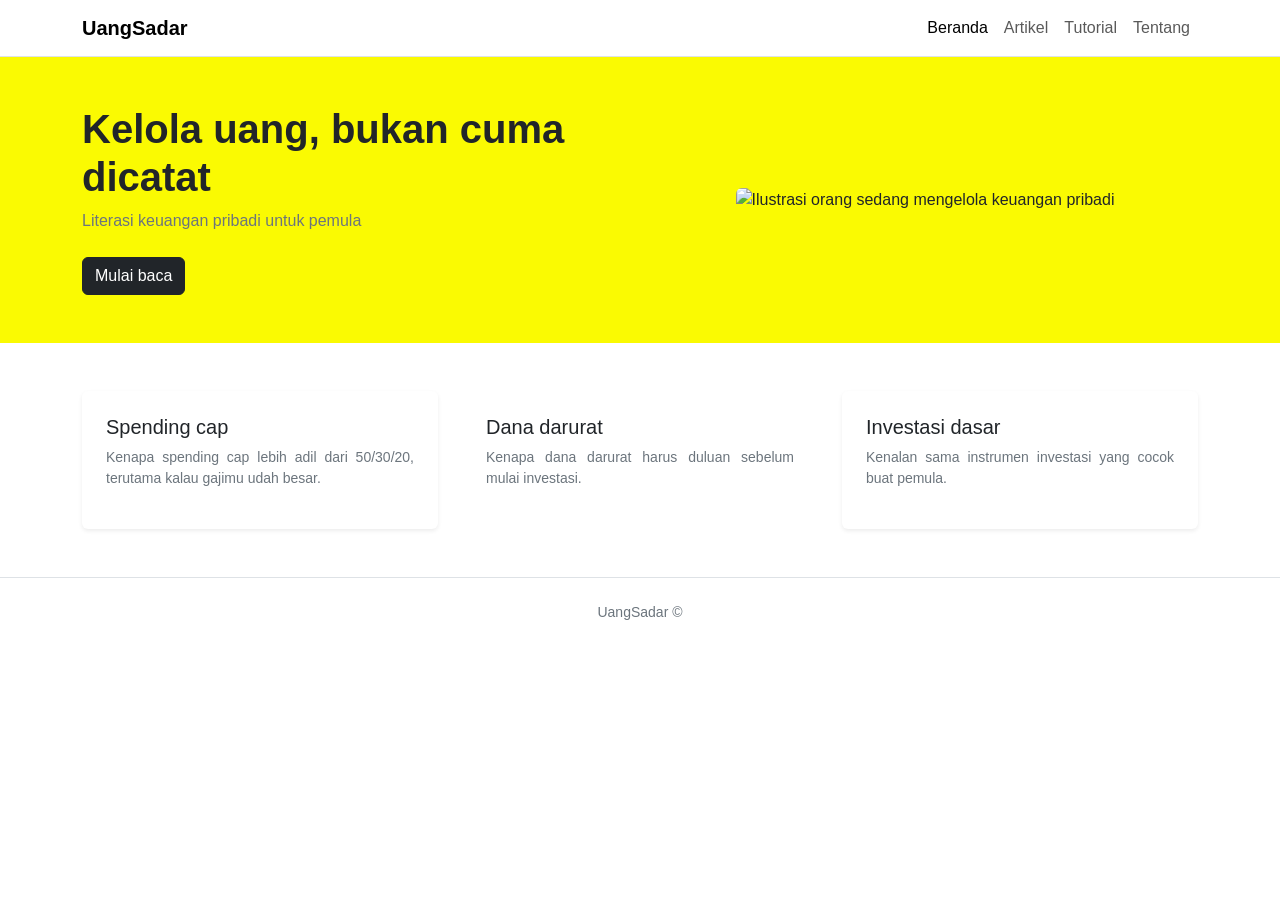
==== index.html @ 37ca0659 "shadow" ====
<!-- Nama Kelompok:
 1. Hamjah
 2. Arif Surya
 3. Revina
 4. Ammar
 5. Aristo-->

<!DOCTYPE html>
<html lang="id">
<head>
  <meta charset="UTF-8">
  <meta name="viewport" content="width=device-width, initial-scale=1.0">
  <title>UangSadar - Literasi Keuangan Pribadi</title>

  <!-- Bootstrap CSS diambil dari CDN.  -->
  <link href="https://cdn.jsdelivr.net/npm/bootstrap@5.3.3/dist/css/bootstrap.min.css" rel="stylesheet">

  <!-- CSS. -->
  <link href="css/style.css" rel="stylesheet">
</head>
<body>

  <!-- ============ NAVBAR ============ -->
  <nav class="navbar navbar-expand-lg navbar-light bg-white border-bottom">
    <div class="container">
      <a class="navbar-brand fw-semibold" href="index.html">UangSadar</a>

      <!-- tombol "hamburger" ini yang muncul kalau dibuka di HP layar kecil -->
      <button class="navbar-toggler" type="button" data-bs-toggle="collapse" data-bs-target="#menuUtama">
        <span class="navbar-toggler-icon"></span>
      </button>

      <div class="collapse navbar-collapse" id="menuUtama">
        <ul class="navbar-nav ms-auto">
          <li class="nav-item"><a class="nav-link active" href="index.html">Beranda</a></li>
          <li class="nav-item"><a class="nav-link" href="artikel/spending-cap.html">Artikel</a></li>
          <li class="nav-item"><a class="nav-link" href="tutorial.html">Tutorial</a></li>
          <li class="nav-item"><a class="nav-link" href="tentang.html">Tentang</a></li>
        </ul>
      </div>
    </div>
  </nav>

  <!-- ============ sambutan ============ -->
  <header class="hero py-5">
    <div class="container">
      <div class="row align-items-center g-4">
        <div class="col-md-6 text-center text-md-start">
          <h1 class="fw-semibold">Kelola uang, bukan cuma dicatat</h1>
          <p class="text-secondary" style="max-width:420px;">
            Literasi keuangan pribadi untuk pemula
          </p>
          <a href="artikel/spending-cap.html" class="btn btn-dark mt-2">Mulai baca</a>
        </div>
        <div class="col-md-6 text-center">
          <img src="img/G2.jpg" alt="Ilustrasi orang sedang mengelola keuangan pribadi" class="img-fluid rounded">
        </div>
      </div>
    </div>
  </header>

  <!-- ============ PREVIEW ARTIKEL ============ -->
  <main class="container py-5">
    <div class="row g-4">

      <div class="col-md-4">
        <div class="card h-100 border-0 shadow-sm">
          <div class="card-body">
            <h2 class="h5">Spending cap</h2>
            <p class="text-secondary small">Kenapa spending cap lebih adil dari 50/30/20, terutama kalau gajimu udah besar.</p>
            <a href="artikel/spending-cap.html" class="stretched-link"></a>
          </div>
        </div>
      </div>

      <div class="col-md-4">
        <div class="card h-100 border-0 shadow-xl">
          <div class="card-body">
            <h2 class="h5">Dana darurat</h2>
            <p class="text-secondary small">Kenapa dana darurat harus duluan sebelum mulai investasi.</p>
            <a href="artikel/dana-darurat.html" class="stretched-link"></a>
          </div>
        </div>
      </div>

      <div class="col-md-4">
        <div class="card h-100 border-0 shadow-sm">
          <div class="card-body">
            <h2 class="h5">Investasi dasar</h2>
            <p class="text-secondary small">Kenalan sama instrumen investasi yang cocok buat pemula.</p>
            <a href="artikel/investasi-dasar.html" class="stretched-link"></a>
          </div>
        </div>
      </div>

    </div>
  </main>

  <!-- ============ FOOTER ============ -->
  <footer class="border-top py-4 text-center">
    <p class="text-secondary small mb-0">
      UangSadar &copy; <span id="tahun"></span> 
    </p>
  </footer>

  <!-- Bootstrap JS bundle -->
  <script src="https://cdn.jsdelivr.net/npm/bootstrap@5.3.3/dist/js/bootstrap.bundle.min.js"></script>

  <!-- JS  -->
  <script src="js/script.js"></script>
</body>
</html>
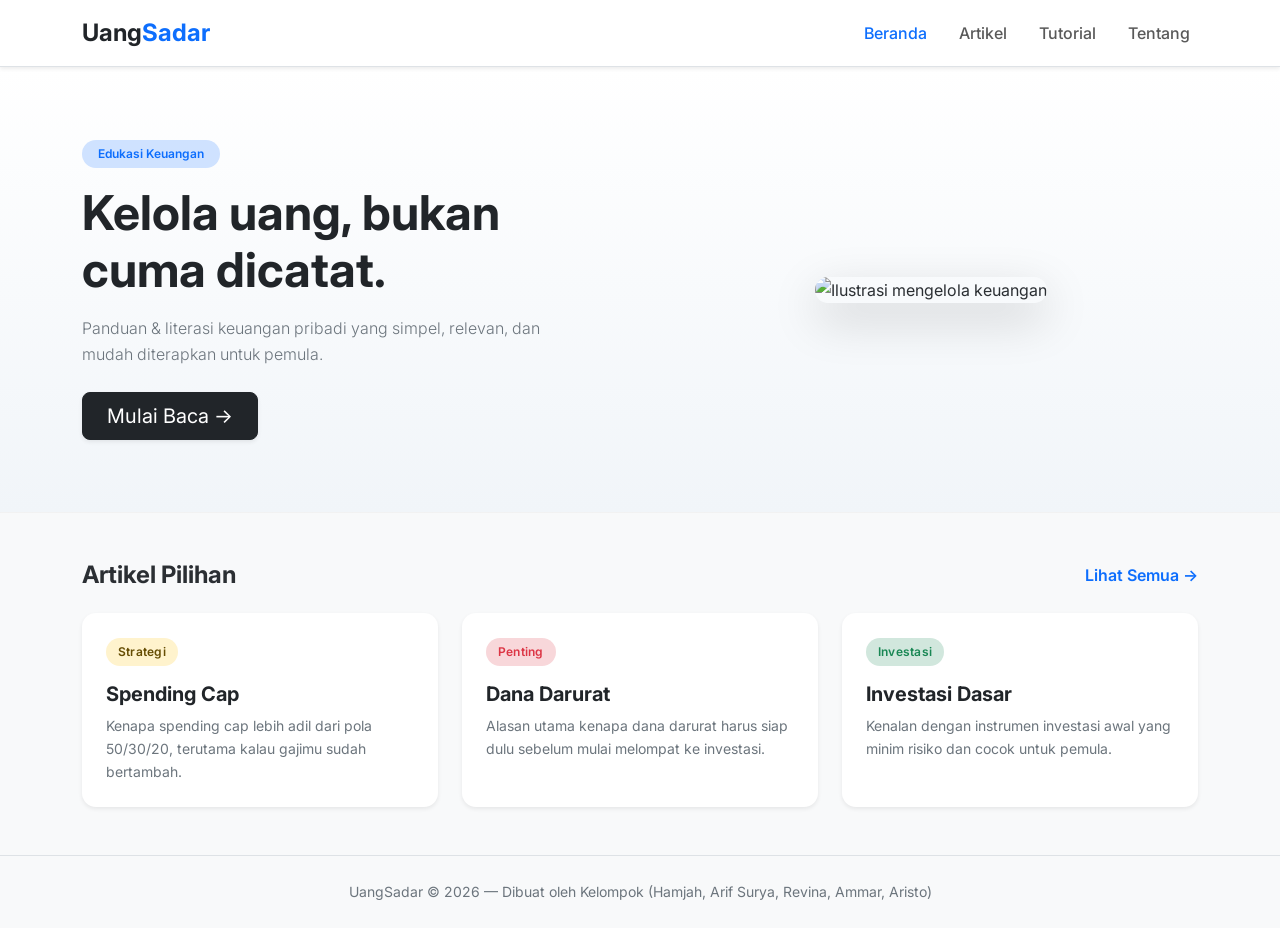
==== commit 8159cfc1: "Direview bang" ====
--- a/index.html
+++ b/index.html
@@ -3,7 +3,7 @@
  2. Arif Surya
  3. Revina
  4. Ammar
- 5. Aristo-->
+ 5. Aristo -->
 
 <!DOCTYPE html>
 <html lang="id">
@@ -12,27 +12,33 @@
   <meta name="viewport" content="width=device-width, initial-scale=1.0">
   <title>UangSadar - Literasi Keuangan Pribadi</title>
 
-  <!-- Bootstrap CSS diambil dari CDN.  -->
+  <!-- Google Fonts: Inter -->
+  <link rel="preconnect" href="https://fonts.googleapis.com">
+  <link rel="preconnect" href="https://fonts.gstatic.com" crossorigin>
+  <link href="https://fonts.googleapis.com/css2?family=Inter:wght@400;500;600;700&display=swap" rel="stylesheet">
+
+  <!-- Bootstrap CSS -->
   <link href="https://cdn.jsdelivr.net/npm/bootstrap@5.3.3/dist/css/bootstrap.min.css" rel="stylesheet">
 
-  <!-- CSS. -->
+  <!-- Custom CSS -->
   <link href="css/style.css" rel="stylesheet">
 </head>
 <body>
 
   <!-- ============ NAVBAR ============ -->
-  <nav class="navbar navbar-expand-lg navbar-light bg-white border-bottom">
+  <nav class="navbar navbar-expand-lg sticky-top bg-white border-bottom shadow-sm">
     <div class="container">
-      <a class="navbar-brand fw-semibold" href="index.html">UangSadar</a>
+      <a class="navbar-brand fw-bold text-dark fs-4" href="index.html">
+        Uang<span class="text-primary">Sadar</span>
+      </a>
 
-      <!-- tombol "hamburger" ini yang muncul kalau dibuka di HP layar kecil -->
-      <button class="navbar-toggler" type="button" data-bs-toggle="collapse" data-bs-target="#menuUtama">
+      <button class="navbar-toggler border-0" type="button" data-bs-toggle="collapse" data-bs-target="#menuUtama">
         <span class="navbar-toggler-icon"></span>
       </button>
 
       <div class="collapse navbar-collapse" id="menuUtama">
-        <ul class="navbar-nav ms-auto">
-          <li class="nav-item"><a class="nav-link active" href="index.html">Beranda</a></li>
+        <ul class="navbar-nav ms-auto gap-lg-3 fw-medium">
+          <li class="nav-item"><a class="nav-link active text-primary" href="index.html">Beranda</a></li>
           <li class="nav-item"><a class="nav-link" href="artikel/spending-cap.html">Artikel</a></li>
           <li class="nav-item"><a class="nav-link" href="tutorial.html">Tutorial</a></li>
           <li class="nav-item"><a class="nav-link" href="tentang.html">Tentang</a></li>
@@ -41,72 +47,88 @@
     </div>
   </nav>
 
-  <!-- ============ sambutan ============ -->
+  <!-- ============ HERO SECTION ============ -->
   <header class="hero py-5">
-    <div class="container">
-      <div class="row align-items-center g-4">
+    <div class="container py-4">
+      <div class="row align-items-center g-5">
         <div class="col-md-6 text-center text-md-start">
-          <h1 class="fw-semibold">Kelola uang, bukan cuma dicatat</h1>
-          <p class="text-secondary" style="max-width:420px;">
-            Literasi keuangan pribadi untuk pemula
+          <span class="badge bg-primary-subtle text-primary fw-semibold px-3 py-2 rounded-pill mb-3">
+            Edukasi Keuangan
+          </span>
+          <h1 class="display-5 fw-bold mb-3 text-dark">
+            Kelola uang, bukan cuma dicatat.
+          </h1>
+          <p class="text-secondary lead fs-6 mb-4" style="max-width: 460px;">
+            Panduan & literasi keuangan pribadi yang simpel, relevan, dan mudah diterapkan untuk pemula.
           </p>
-          <a href="artikel/spending-cap.html" class="btn btn-dark mt-2">Mulai baca</a>
+          <a href="artikel/spending-cap.html" class="btn btn-dark btn-lg px-4 py-2 rounded-3 shadow-sm btn-hover-effect">
+            Mulai Baca &rarr;
+          </a>
         </div>
         <div class="col-md-6 text-center">
-          <img src="img/G2.jpg" alt="Ilustrasi orang sedang mengelola keuangan pribadi" class="img-fluid rounded">
+          <div class="hero-img-wrapper">
+            <img src="img/G2.jpg" alt="Ilustrasi mengelola keuangan" class="img-fluid rounded-4 shadow-lg">
+          </div>
         </div>
       </div>
     </div>
   </header>
 
   <!-- ============ PREVIEW ARTIKEL ============ -->
-  <main class="container py-5">
+  <main id="artikel" class="container py-5">
+    <div class="d-flex justify-content-between align-items-center mb-4">
+      <h2 class="h4 fw-bold mb-0">Artikel Pilihan</h2>
+      <a href="artikel/spending-cap.html" class="text-decoration-none fw-semibold">Lihat Semua &rarr;</a>
+    </div>
+
     <div class="row g-4">
-
       <div class="col-md-4">
-        <div class="card h-100 border-0 shadow-sm">
-          <div class="card-body">
-            <h2 class="h5">Spending cap</h2>
-            <p class="text-secondary small">Kenapa spending cap lebih adil dari 50/30/20, terutama kalau gajimu udah besar.</p>
+        <div class="card h-100 border-0 shadow-sm custom-card">
+          <div class="card-body p-4">
+            <div class="card-tag bg-warning-subtle text-warning-emphasis mb-3">Strategi</div>
+            <h3 class="h5 fw-bold text-dark">Spending Cap</h3>
+            <p class="text-secondary small mb-0">Kenapa spending cap lebih adil dari pola 50/30/20, terutama kalau gajimu sudah bertambah.</p>
             <a href="artikel/spending-cap.html" class="stretched-link"></a>
           </div>
         </div>
       </div>
 
       <div class="col-md-4">
-        <div class="card h-100 border-0 shadow-xl">
-          <div class="card-body">
-            <h2 class="h5">Dana darurat</h2>
-            <p class="text-secondary small">Kenapa dana darurat harus duluan sebelum mulai investasi.</p>
+        <div class="card h-100 border-0 shadow-sm custom-card">
+          <div class="card-body p-4">
+            <div class="card-tag bg-danger-subtle text-danger mb-3">Penting</div>
+            <h3 class="h5 fw-bold text-dark">Dana Darurat</h3>
+            <p class="text-secondary small mb-0">Alasan utama kenapa dana darurat harus siap dulu sebelum mulai melompat ke investasi.</p>
             <a href="artikel/dana-darurat.html" class="stretched-link"></a>
           </div>
         </div>
       </div>
 
       <div class="col-md-4">
-        <div class="card h-100 border-0 shadow-sm">
-          <div class="card-body">
-            <h2 class="h5">Investasi dasar</h2>
-            <p class="text-secondary small">Kenalan sama instrumen investasi yang cocok buat pemula.</p>
+        <div class="card h-100 border-0 shadow-sm custom-card">
+          <div class="card-body p-4">
+            <div class="card-tag bg-success-subtle text-success mb-3">Investasi</div>
+            <h3 class="h5 fw-bold text-dark">Investasi Dasar</h3>
+            <p class="text-secondary small mb-0">Kenalan dengan instrumen investasi awal yang minim risiko dan cocok untuk pemula.</p>
             <a href="artikel/investasi-dasar.html" class="stretched-link"></a>
           </div>
         </div>
       </div>
-
     </div>
   </main>
 
   <!-- ============ FOOTER ============ -->
-  <footer class="border-top py-4 text-center">
-    <p class="text-secondary small mb-0">
-      UangSadar &copy; <span id="tahun"></span> 
-    </p>
+  <footer class="border-top py-4 bg-light">
+    <div class="container text-center">
+      <p class="text-secondary small mb-0">
+        UangSadar &copy; <span id="tahun"></span> — Dibuat oleh Kelompok (Hamjah, Arif Surya, Revina, Ammar, Aristo)
+      </p>
+    </div>
   </footer>
 
-  <!-- Bootstrap JS bundle -->
+  <!-- Bootstrap JS Bundle -->
   <script src="https://cdn.jsdelivr.net/npm/bootstrap@5.3.3/dist/js/bootstrap.bundle.min.js"></script>
-
-  <!-- JS  -->
+  <!-- Custom JS -->
   <script src="js/script.js"></script>
 </body>
-</html>
+</html>
--- a/css/style.css
+++ b/css/style.css
@@ -0,0 +1,289 @@
+/* ======================================================
+   UangSadar - Main Stylesheet
+   Modern, Clean, and Accessible Financial Literacy Design
+   ====================================================== */
+
+/* --- Font & Body Base --- */
+body {
+  font-family: 'Inter', system-ui, -apple-system, BlinkMacSystemFont, 'Segoe UI', Roboto, Oxygen, Ubuntu, Cantarell, sans-serif;
+  color: #2b2f33;
+  background-color: #f8f9fa;
+  line-height: 1.65;
+  -webkit-font-smoothing: antialiased;
+}
+
+/* --- Hero & Page Header Section --- */
+.hero,
+.page-header {
+  background: linear-gradient(180deg, #ffffff 0%, #f1f5f9 100%);
+  border-bottom: 1px solid rgba(0, 0, 0, 0.05);
+}
+
+.hero-img-wrapper img,
+.page-header-img img {
+  transition: transform 0.3s ease, box-shadow 0.3s ease;
+}
+
+.hero-img-wrapper img:hover,
+.page-header-img img:hover {
+  transform: scale(1.02);
+}
+
+/* --- Buttons & Links --- */
+.btn-hover-effect {
+  transition: all 0.25s ease-in-out;
+}
+
+.btn-hover-effect:hover {
+  transform: translateY(-2px);
+  box-shadow: 0 8px 18px rgba(0, 0, 0, 0.12) !important;
+}
+
+.btn-back {
+  display: inline-flex;
+  align-items: center;
+  gap: 0.5rem;
+  font-weight: 600;
+  text-decoration: none;
+  color: #495057;
+  padding: 0.5rem 1rem;
+  border-radius: 8px;
+  background: #ffffff;
+  border: 1px solid #dee2e6;
+  transition: all 0.2s ease;
+}
+
+.btn-back:hover {
+  background-color: #212529;
+  color: #ffffff;
+  border-color: #212529;
+  transform: translateX(-4px);
+}
+
+/* --- Cards --- */
+.custom-card {
+  transition: all 0.3s ease;
+  border-radius: 14px;
+  background: #ffffff;
+  border: 1px solid rgba(0, 0, 0, 0.05);
+}
+
+.custom-card:hover {
+  transform: translateY(-6px);
+  box-shadow: 0 14px 28px rgba(0, 0, 0, 0.07) !important;
+}
+
+/* Card Badge Tag */
+.card-tag {
+  display: inline-block;
+  font-size: 0.75rem;
+  font-weight: 600;
+  padding: 4px 12px;
+  border-radius: 20px;
+  letter-spacing: 0.02em;
+}
+
+/* --- Article & Content Layout --- */
+.article-wrapper {
+  max-width: 760px;
+  margin: 0 auto;
+}
+
+.article-content {
+  font-size: 1.05rem;
+  color: #374151;
+}
+
+.article-content h2 {
+  font-size: 1.5rem;
+  font-weight: 700;
+  color: #111827;
+  margin-top: 2rem;
+  margin-bottom: 1rem;
+  position: relative;
+  padding-bottom: 0.4rem;
+}
+
+.article-content h2::after {
+  content: '';
+  position: absolute;
+  left: 0;
+  bottom: 0;
+  width: 40px;
+  height: 3px;
+  background-color: #0d6efd;
+  border-radius: 2px;
+}
+
+.article-content h3 {
+  font-size: 1.25rem;
+  font-weight: 600;
+  color: #1f2937;
+  margin-top: 1.5rem;
+  margin-bottom: 0.75rem;
+}
+
+.article-content h4 {
+  font-size: 1.1rem;
+  font-weight: 600;
+  color: #374151;
+  margin-top: 1.25rem;
+  margin-bottom: 0.5rem;
+}
+
+.article-content p {
+  margin-bottom: 1.25rem;
+}
+
+.article-content ul, 
+.article-content ol {
+  margin-bottom: 1.25rem;
+  padding-left: 1.35rem;
+}
+
+.article-content li {
+  margin-bottom: 0.5rem;
+}
+
+/* Callout Box */
+.callout-box {
+  background-color: #f0f7ff;
+  border-left: 4px solid #0d6efd;
+  padding: 1.25rem 1.5rem;
+  border-radius: 0 10px 10px 0;
+  margin: 1.5rem 0;
+}
+
+.callout-box-warning {
+  background-color: #fffbeb;
+  border-left: 4px solid #f59e0b;
+}
+
+/* --- Media Players (Video & Audio) --- */
+.video-container {
+  position: relative;
+  border-radius: 14px;
+  overflow: hidden;
+  box-shadow: 0 10px 25px rgba(0, 0, 0, 0.08);
+  background: #000;
+}
+
+.video-container video {
+  width: 100%;
+  display: block;
+  border-radius: 14px;
+}
+
+.audio-player-card {
+  background: #ffffff;
+  border-radius: 14px;
+  border: 1px solid #e9ecef;
+  padding: 1.5rem;
+  box-shadow: 0 4px 12px rgba(0, 0, 0, 0.03);
+}
+
+.audio-player-card audio {
+  width: 100%;
+  border-radius: 8px;
+  margin-top: 0.75rem;
+}
+
+/* --- Modern Table Styling --- */
+.custom-table {
+  border-collapse: separate;
+  border-spacing: 0;
+  width: 100%;
+  border-radius: 10px;
+  overflow: hidden;
+  border: 1px solid #e5e7eb;
+}
+
+.custom-table thead th {
+  background-color: #f8fafc;
+  color: #1e293b;
+  font-weight: 600;
+  font-size: 0.9rem;
+  padding: 0.85rem 1rem;
+  border-bottom: 1px solid #e5e7eb;
+}
+
+.custom-table tbody td {
+  padding: 0.85rem 1rem;
+  font-size: 0.925rem;
+  border-bottom: 1px solid #f1f5f9;
+  vertical-align: middle;
+}
+
+.custom-table tbody tr:last-child td {
+  border-bottom: none;
+}
+
+.custom-table tbody tr:hover {
+  background-color: #f8fafc;
+}
+
+/* --- Step List Styling --- */
+.step-item {
+  display: flex;
+  gap: 1rem;
+  margin-bottom: 1.25rem;
+}
+
+.step-number {
+  flex-shrink: 0;
+  width: 32px;
+  height: 32px;
+  border-radius: 50%;
+  background-color: #0d6efd;
+  color: #ffffff;
+  display: flex;
+  align-items: center;
+  justify-content: center;
+  font-weight: 700;
+  font-size: 0.875rem;
+}
+
+.step-content {
+  flex-grow: 1;
+}
+
+/* --- Team Avatar & Badge --- */
+.team-avatar {
+  width: 64px;
+  height: 64px;
+  border-radius: 50%;
+  background: linear-gradient(135deg, #0d6efd 0%, #0099ff 100%);
+  color: #ffffff;
+  display: flex;
+  align-items: center;
+  justify-content: center;
+  font-weight: 700;
+  font-size: 1.35rem;
+  box-shadow: 0 4px 10px rgba(13, 110, 253, 0.25);
+}
+
+/* --- Breadcrumb Custom --- */
+.custom-breadcrumb {
+  font-size: 0.875rem;
+  margin-bottom: 1.25rem;
+}
+
+.custom-breadcrumb a {
+  color: #6c757d;
+  text-decoration: none;
+  transition: color 0.2s ease;
+}
+
+.custom-breadcrumb a:hover {
+  color: #0d6efd;
+}
+
+.custom-breadcrumb .separator {
+  margin: 0 0.5rem;
+  color: #adb5bd;
+}
+
+.custom-breadcrumb .current {
+  color: #212529;
+  font-weight: 500;
+}
